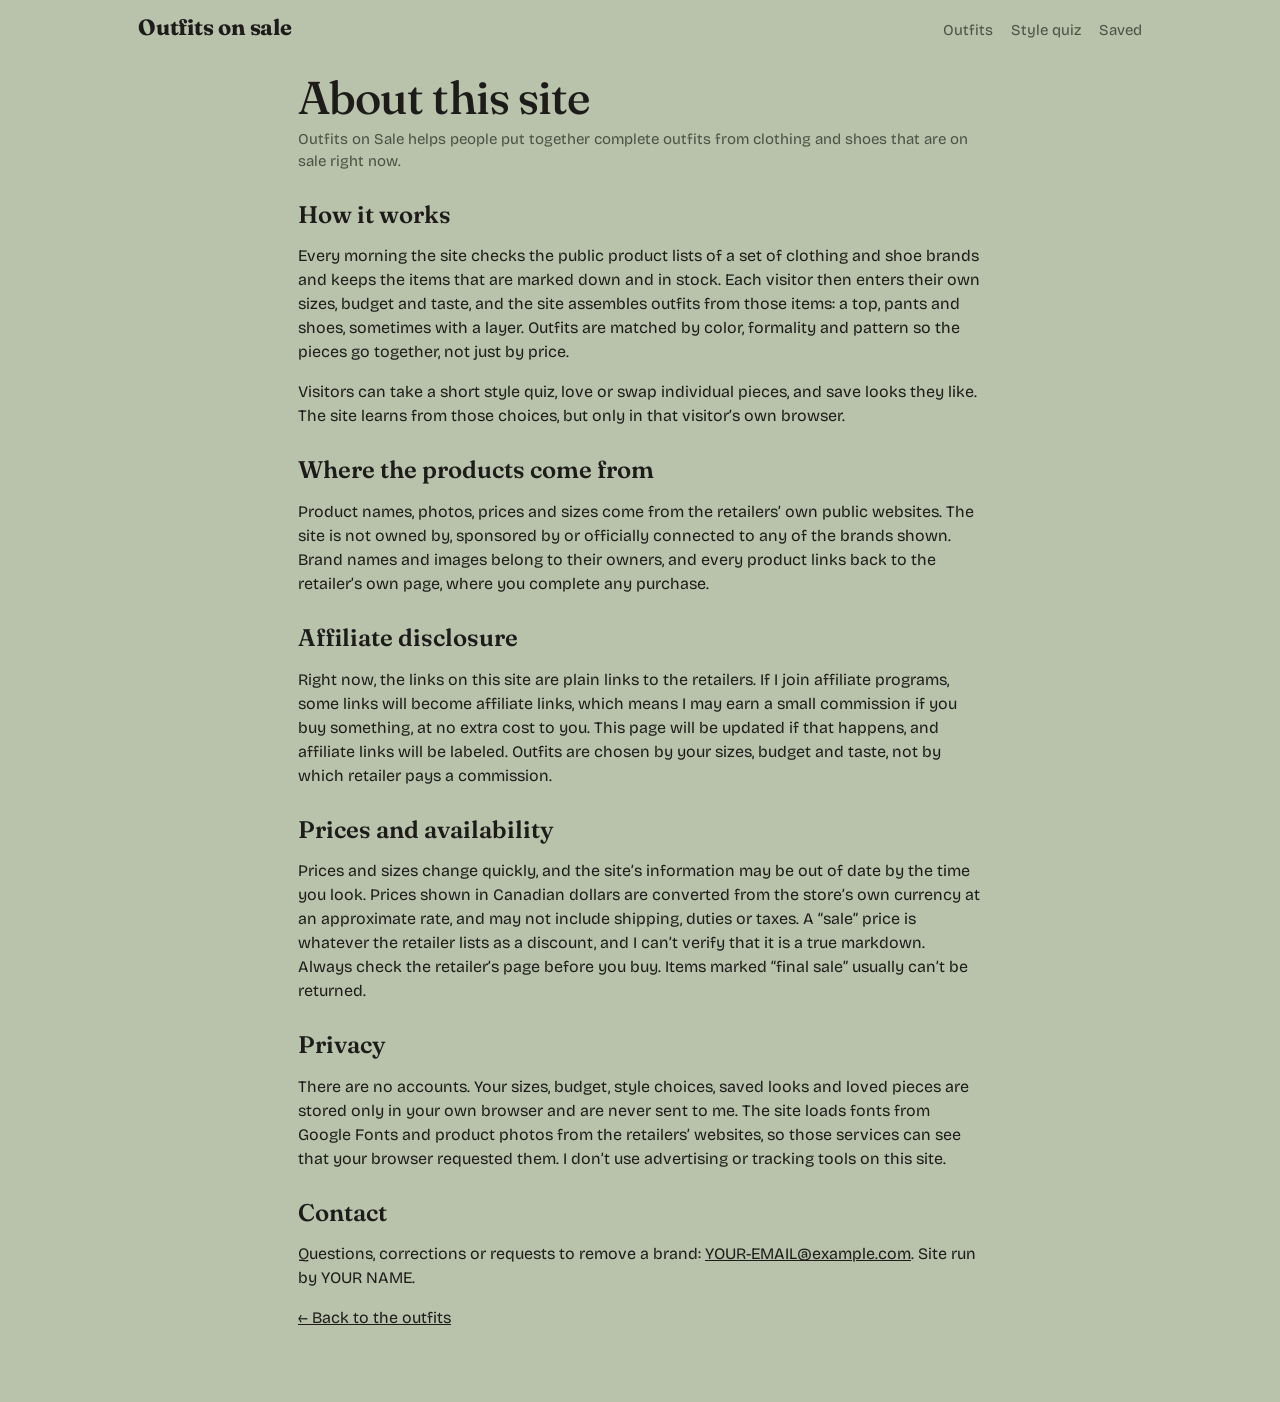
==== about.html @ 1370c27c "Add files via upload" ====
<!DOCTYPE html>
<html lang="en"><head><meta charset="utf-8">
<meta name="viewport" content="width=device-width, initial-scale=1, viewport-fit=cover">
<title>About and disclosure · Outfits on Sale</title>
<meta name="description" content="How Outfits on Sale works, where its products come from, and how it handles affiliate links and privacy.">
<link rel="stylesheet" href="https://fonts.googleapis.com/css2?family=Bricolage+Grotesque:wght@400;600&family=Fraunces:ital,wght@0,500;0,700;1,500&display=swap">
<link rel="stylesheet" href="style.css">
</head><body>
<header class="top"><a class="brand" href="outfits.html">Outfits on sale</a><nav><a href="outfits.html">Outfits</a><a href="quiz.html">Style quiz</a><a href="saved.html">Saved</a></nav></header>
<main style="max-width:720px">
<h1>About this site</h1>
<p class="sub">Outfits on Sale helps people put together complete outfits from clothing and shoes that are on sale right now.</p>

<h2 style="margin-top:28px">How it works</h2>
<p>Every morning the site checks the public product lists of a set of clothing and shoe brands and keeps the items that are marked down and in stock. Each visitor then enters their own sizes, budget and taste, and the site assembles outfits from those items: a top, pants and shoes, sometimes with a layer. Outfits are matched by color, formality and pattern so the pieces go together, not just by price.</p>
<p>Visitors can take a short style quiz, love or swap individual pieces, and save looks they like. The site learns from those choices, but only in that visitor’s own browser.</p>

<h2 style="margin-top:28px">Where the products come from</h2>
<p>Product names, photos, prices and sizes come from the retailers’ own public websites. The site is not owned by, sponsored by or officially connected to any of the brands shown. Brand names and images belong to their owners, and every product links back to the retailer’s own page, where you complete any purchase.</p>

<h2 style="margin-top:28px">Affiliate disclosure</h2>
<p>Right now, the links on this site are plain links to the retailers. If I join affiliate programs, some links will become affiliate links, which means I may earn a small commission if you buy something, at no extra cost to you. This page will be updated if that happens, and affiliate links will be labeled. Outfits are chosen by your sizes, budget and taste, not by which retailer pays a commission.</p>

<h2 style="margin-top:28px">Prices and availability</h2>
<p>Prices and sizes change quickly, and the site’s information may be out of date by the time you look. Prices shown in Canadian dollars are converted from the store’s own currency at an approximate rate, and may not include shipping, duties or taxes. A “sale” price is whatever the retailer lists as a discount, and I can’t verify that it is a true markdown. Always check the retailer’s page before you buy. Items marked “final sale” usually can’t be returned.</p>

<h2 style="margin-top:28px">Privacy</h2>
<p>There are no accounts. Your sizes, budget, style choices, saved looks and loved pieces are stored only in your own browser and are never sent to me. The site loads fonts from Google Fonts and product photos from the retailers’ websites, so those services can see that your browser requested them. I don’t use advertising or tracking tools on this site.</p>

<h2 style="margin-top:28px">Contact</h2>
<p>Questions, corrections or requests to remove a brand: <a href="mailto:YOUR-EMAIL@example.com">YOUR-EMAIL@example.com</a>. Site run by YOUR NAME.</p>
<p class="foot"><a href="outfits.html">← Back to the outfits</a></p>
</main></body></html>
---- style.css ----
:root{--bg:#b9c2ab;--card:#fffdf9;--ink:#1d1c1a;--mut:#4b5144;--line:#cdd3c0;--accent:#4f5d2f;--yes:#3f6b4a;--no:#9a3b2e;--board:#f3efe6;box-sizing:border-box;padding-top:env(safe-area-inset-top,0px);padding-bottom:env(safe-area-inset-bottom,0px)}
@media (prefers-color-scheme:dark){:root:not([data-theme="light"]){--bg:#151412;--card:#201e1b;--ink:#f1ede4;--mut:#a59f92;--line:#34302a;--accent:#b9c88a;--yes:#8fcf9b;--no:#ee9a8a}}
:root[data-theme="dark"]{--bg:#151412;--card:#201e1b;--ink:#f1ede4;--mut:#a59f92;--line:#34302a;--accent:#b9c88a;--yes:#8fcf9b;--no:#ee9a8a}
*,*::before,*::after{box-sizing:inherit}
body{margin:0;background:var(--bg);color:var(--ink);font:400 16px/1.5 "Bricolage Grotesque",system-ui,-apple-system,"Segoe UI",sans-serif}
main{max-width:1040px;margin:0 auto;padding:8px 18px 56px}
a{color:var(--ink)}
.top{max-width:1040px;margin:0 auto;padding:16px 18px 0;display:flex;justify-content:space-between;align-items:baseline;gap:12px;flex-wrap:wrap}
.brand{font:700 22px/1 Fraunces,Georgia,serif;text-decoration:none;letter-spacing:-.01em}
.top nav{display:flex;gap:18px;font-size:15px}.top nav a{color:var(--mut);text-decoration:none;padding-bottom:2px}.top nav a.on{color:var(--ink);border-bottom:2px solid var(--ink)}
h1{font:500 clamp(30px,6vw,46px)/1.05 Fraunces,Georgia,serif;letter-spacing:-.02em;margin:22px 0 6px}
h2{font:600 24px/1.15 Fraunces,Georgia,serif;margin:6px 0}
.sub{color:var(--mut);margin:0 0 14px;font-size:15px}
button,.btn{font:inherit;cursor:pointer;border-radius:999px;padding:10px 20px;font-weight:600;border:1px solid var(--ink);background:var(--ink);color:var(--bg);text-decoration:none;display:inline-block}
button.o,.btn.o{background:transparent;color:var(--ink)}
button:focus-visible,input:focus-visible,summary:focus-visible,a:focus-visible{outline:3px solid var(--accent);outline-offset:2px}
.act{display:flex;gap:10px;flex-wrap:wrap;margin-top:14px}
details{background:var(--card);border:1px solid var(--line);border-radius:18px;padding:14px 16px;margin:14px 0 18px}
summary{cursor:pointer;font-weight:600}
.grid{display:grid;grid-template-columns:repeat(auto-fit,minmax(150px,1fr));gap:12px;margin:14px 0}
label{display:flex;flex-direction:column;font-size:13px;color:var(--mut);gap:5px}.wide{grid-column:1/-1}
input{font:inherit;color:var(--ink);background:var(--bg);border:1px solid var(--line);border-radius:12px;padding:10px 12px}
details.adv{border:0;padding:0;margin:4px 0;background:transparent}
.chips{display:flex;flex-wrap:wrap;gap:6px}
.chip{font:inherit;font-size:13px;border-radius:999px;padding:4px 12px;border:1px solid var(--line);background:transparent;color:var(--mut);cursor:pointer;font-weight:400}.chip.on{border-color:var(--ink);color:var(--ink);font-weight:600}
#feed,.grid2{display:grid;grid-template-columns:repeat(2,minmax(0,1fr));gap:26px;align-items:start}
@media (max-width:680px){#feed,.grid2{grid-template-columns:1fr}.pieces{grid-template-columns:repeat(2,minmax(0,1fr))!important}}
.outfit{background:var(--card);border:1px solid var(--line);border-radius:22px;padding:16px;box-shadow:0 1px 2px rgba(60,45,20,.06),0 10px 28px rgba(60,45,20,.10)}
.vibe{font:italic 500 19px/1.2 Fraunces,Georgia,serif;margin:2px 4px 10px;text-transform:capitalize}
.board{position:relative;aspect-ratio:4/5;background:var(--board);border-radius:14px;overflow:hidden}
.slot{position:absolute;display:block;transition:transform .15s}.slot:hover{z-index:3}
.slot img{width:100%;height:100%;object-fit:contain;mix-blend-mode:multiply;display:block}
ul{list-style:none;margin:12px 2px 2px;padding:0}
li{display:grid;grid-template-columns:1fr auto;gap:2px 12px;padding:10px 0;border-top:1px solid var(--line);font-size:14px}
li span{font-size:11px;letter-spacing:.08em;text-transform:uppercase;color:var(--mut);display:block}
li em{font-style:normal;font-size:12px;color:var(--mut);display:block}
.fs{font-style:normal;font-size:11px;color:var(--no);border:1px solid var(--no);border-radius:5px;padding:0 5px;margin-left:6px}
.pc{grid-column:1/-1;display:flex;gap:8px;margin-top:6px}
.pb{padding:3px 12px;font-size:12px;background:transparent;color:var(--ink);border-color:var(--line);font-weight:500}.pb.on{border-color:var(--yes);color:var(--yes)}
.tot{font-weight:600;margin:10px 4px 2px}.tot s{color:var(--mut);font-weight:400;margin:0 6px}
.bar{height:4px;background:var(--line);border-radius:2px;overflow:hidden;margin:6px 0 16px}.bar i{display:block;height:100%;width:0;background:var(--accent);transition:width .2s}
.pair{display:grid;grid-template-columns:1fr 1fr;gap:12px;max-width:620px}
.pick{font:inherit;color:var(--ink);text-align:left;background:var(--card);border:1px solid var(--line);border-radius:18px;padding:10px;font-weight:400}
.pick img{width:100%;aspect-ratio:4/5;object-fit:cover;border-radius:12px;background:var(--board);display:block}
.pick span{display:block;font-size:14px;margin-top:8px;min-height:2.8em}.pick:hover{border-color:var(--ink)}
.chips.l .tag,.chips.a .tag{border-radius:999px;padding:4px 12px;font-weight:600;font-size:14px;border:1px solid}
.l .tag{color:var(--yes);border-color:var(--yes)}.a .tag{color:var(--no);border-color:var(--no)}
@media (prefers-reduced-motion:reduce){*{transition:none!important}}
.pieces{display:grid;grid-template-columns:repeat(4,minmax(0,1fr));gap:14px}.pcard{background:var(--card);border:1px solid var(--line);border-radius:16px;padding:10px;font-size:14px}.pcard img{width:100%;aspect-ratio:4/5;object-fit:contain;background:var(--board);border-radius:10px;display:block}.pcard p{margin:8px 2px 2px}.gone{color:var(--no)}
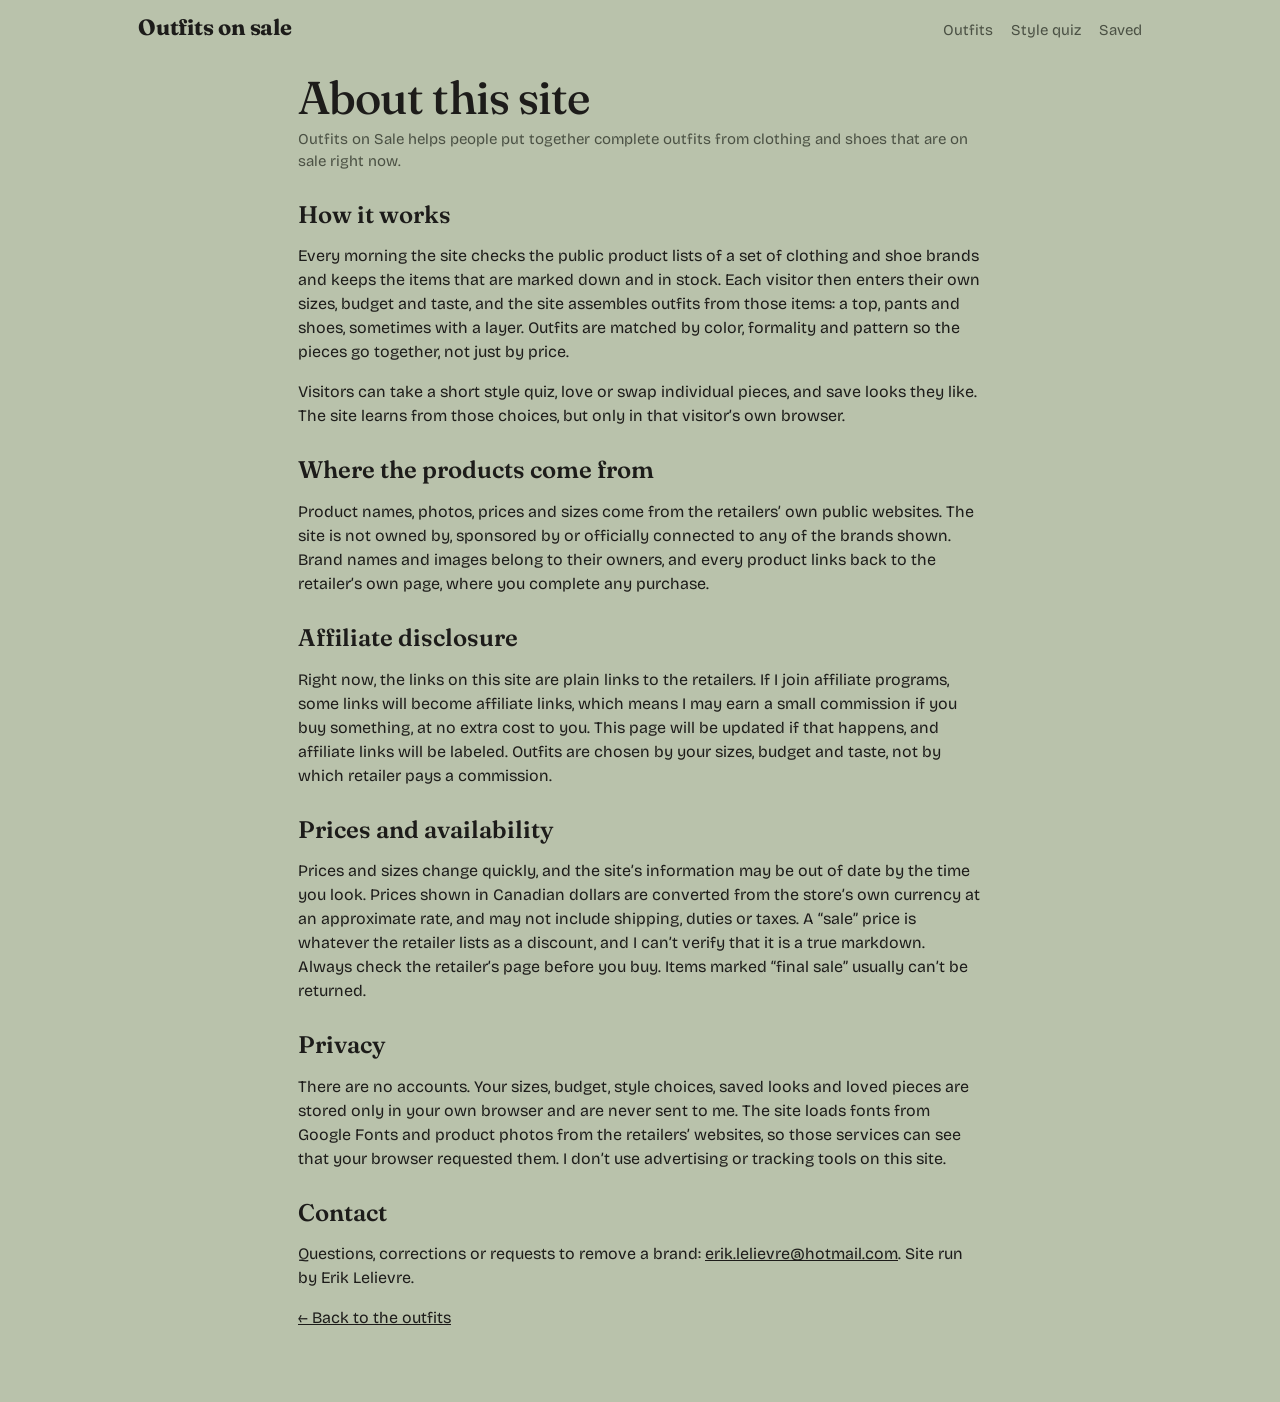
==== commit 9846cf52: "Update about.html" ====
--- a/about.html
+++ b/about.html
@@ -28,6 +28,6 @@
 <p>There are no accounts. Your sizes, budget, style choices, saved looks and loved pieces are stored only in your own browser and are never sent to me. The site loads fonts from Google Fonts and product photos from the retailers’ websites, so those services can see that your browser requested them. I don’t use advertising or tracking tools on this site.</p>
 
 <h2 style="margin-top:28px">Contact</h2>
-<p>Questions, corrections or requests to remove a brand: <a href="mailto:YOUR-EMAIL@example.com">YOUR-EMAIL@example.com</a>. Site run by YOUR NAME.</p>
+<p>Questions, corrections or requests to remove a brand: <a href="mailto:erik.lelievre@hotmail.com">erik.lelievre@hotmail.com</a>. Site run by Erik Lelievre.</p>
 <p class="foot"><a href="outfits.html">← Back to the outfits</a></p>
 </main></body></html>
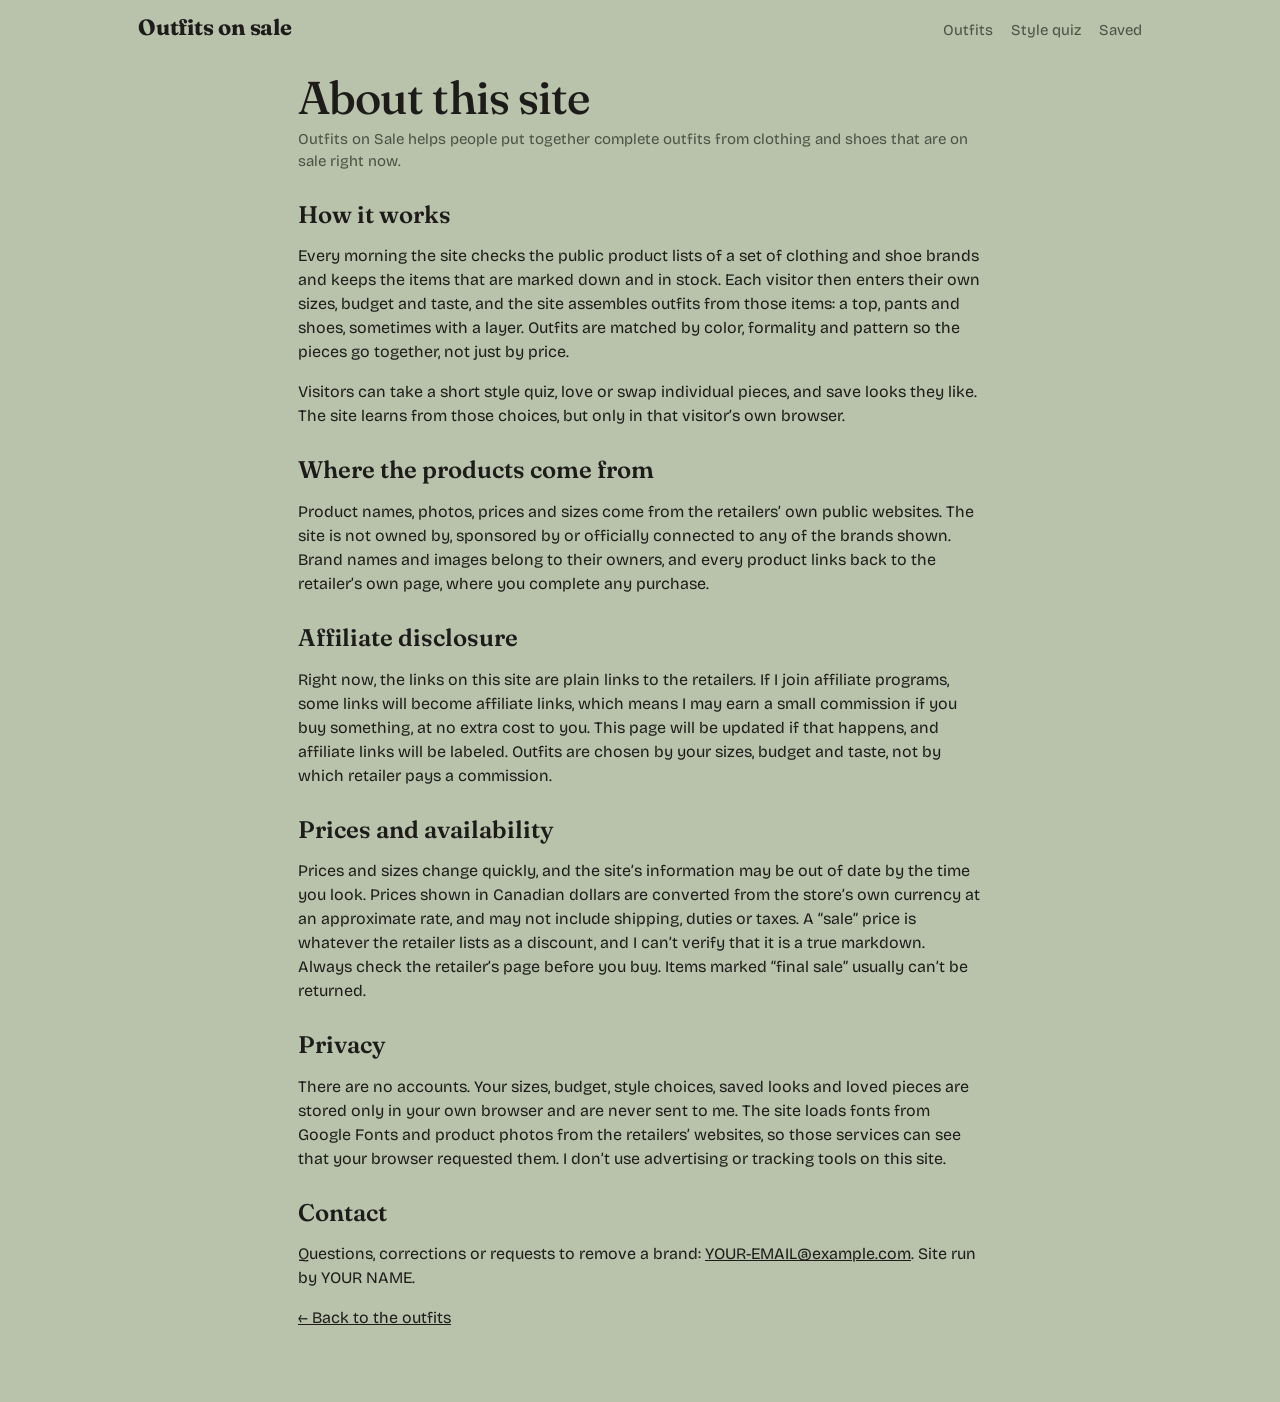
==== commit e2b71905: "Add files via upload" ====
--- a/about.html
+++ b/about.html
@@ -1,5 +1,6 @@
 <!DOCTYPE html>
-<html lang="en"><head><meta charset="utf-8">
+<html lang="en"><head>
+<meta name='impact-site-verification' value='40dedc20-3281-4b48-90fd-a8295e4541ee'><meta charset="utf-8">
 <meta name="viewport" content="width=device-width, initial-scale=1, viewport-fit=cover">
 <title>About and disclosure · Outfits on Sale</title>
 <meta name="description" content="How Outfits on Sale works, where its products come from, and how it handles affiliate links and privacy.">
@@ -28,6 +29,6 @@
 <p>There are no accounts. Your sizes, budget, style choices, saved looks and loved pieces are stored only in your own browser and are never sent to me. The site loads fonts from Google Fonts and product photos from the retailers’ websites, so those services can see that your browser requested them. I don’t use advertising or tracking tools on this site.</p>
 
 <h2 style="margin-top:28px">Contact</h2>
-<p>Questions, corrections or requests to remove a brand: <a href="mailto:erik.lelievre@hotmail.com">erik.lelievre@hotmail.com</a>. Site run by Erik Lelievre.</p>
+<p>Questions, corrections or requests to remove a brand: <a href="mailto:YOUR-EMAIL@example.com">YOUR-EMAIL@example.com</a>. Site run by YOUR NAME.</p>
 <p class="foot"><a href="outfits.html">← Back to the outfits</a></p>
 </main></body></html>
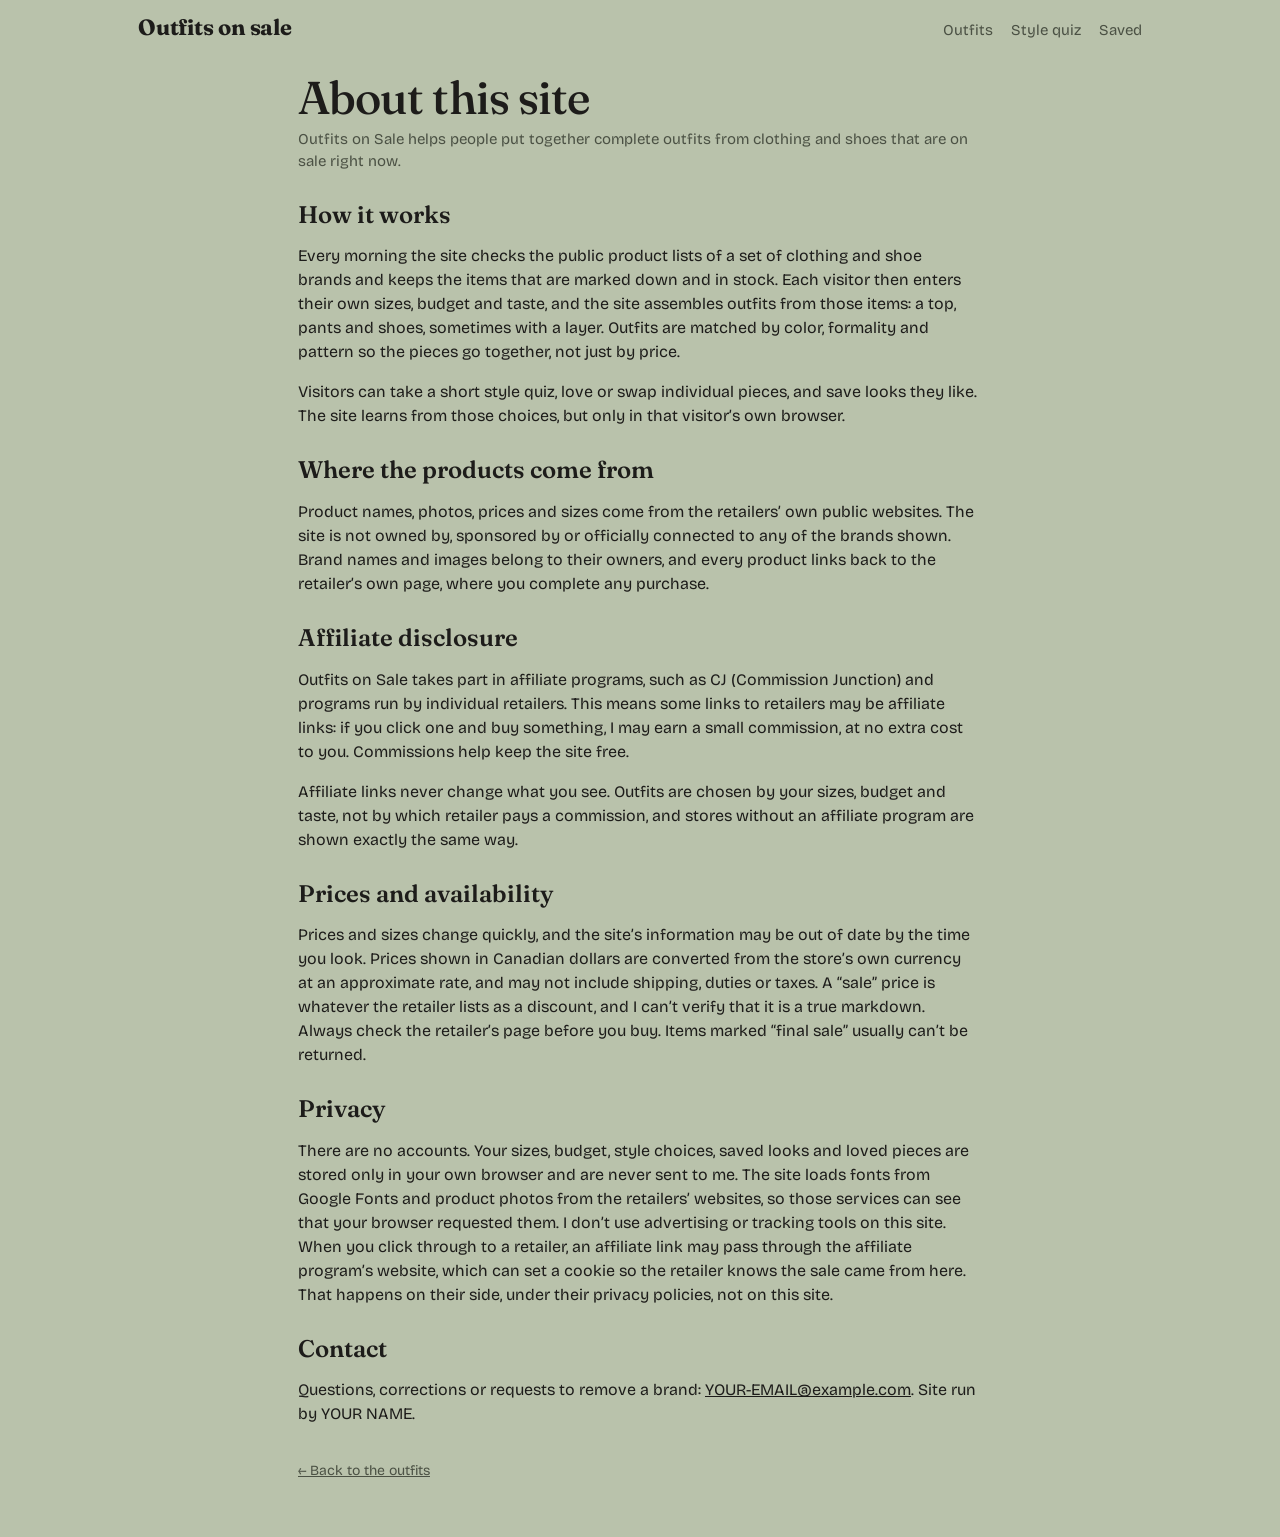
==== commit fc7c9ea5: "Add an affiliate disclosure to the About page and footers Co-Authored-By: Claude Opus 5.5 <noreply@a" ====
--- a/about.html
+++ b/about.html
@@ -20,13 +20,14 @@
 <p>Product names, photos, prices and sizes come from the retailers’ own public websites. The site is not owned by, sponsored by or officially connected to any of the brands shown. Brand names and images belong to their owners, and every product links back to the retailer’s own page, where you complete any purchase.</p>
 
 <h2 style="margin-top:28px">Affiliate disclosure</h2>
-<p>Right now, the links on this site are plain links to the retailers. If I join affiliate programs, some links will become affiliate links, which means I may earn a small commission if you buy something, at no extra cost to you. This page will be updated if that happens, and affiliate links will be labeled. Outfits are chosen by your sizes, budget and taste, not by which retailer pays a commission.</p>
+<p>Outfits on Sale takes part in affiliate programs, such as CJ (Commission Junction) and programs run by individual retailers. This means some links to retailers may be affiliate links: if you click one and buy something, I may earn a small commission, at no extra cost to you. Commissions help keep the site free.</p>
+<p>Affiliate links never change what you see. Outfits are chosen by your sizes, budget and taste, not by which retailer pays a commission, and stores without an affiliate program are shown exactly the same way.</p>
 
 <h2 style="margin-top:28px">Prices and availability</h2>
 <p>Prices and sizes change quickly, and the site’s information may be out of date by the time you look. Prices shown in Canadian dollars are converted from the store’s own currency at an approximate rate, and may not include shipping, duties or taxes. A “sale” price is whatever the retailer lists as a discount, and I can’t verify that it is a true markdown. Always check the retailer’s page before you buy. Items marked “final sale” usually can’t be returned.</p>
 
 <h2 style="margin-top:28px">Privacy</h2>
-<p>There are no accounts. Your sizes, budget, style choices, saved looks and loved pieces are stored only in your own browser and are never sent to me. The site loads fonts from Google Fonts and product photos from the retailers’ websites, so those services can see that your browser requested them. I don’t use advertising or tracking tools on this site.</p>
+<p>There are no accounts. Your sizes, budget, style choices, saved looks and loved pieces are stored only in your own browser and are never sent to me. The site loads fonts from Google Fonts and product photos from the retailers’ websites, so those services can see that your browser requested them. I don’t use advertising or tracking tools on this site. When you click through to a retailer, an affiliate link may pass through the affiliate program’s website, which can set a cookie so the retailer knows the sale came from here. That happens on their side, under their privacy policies, not on this site.</p>
 
 <h2 style="margin-top:28px">Contact</h2>
 <p>Questions, corrections or requests to remove a brand: <a href="mailto:YOUR-EMAIL@example.com">YOUR-EMAIL@example.com</a>. Site run by YOUR NAME.</p>
--- a/style.css
+++ b/style.css
@@ -23,8 +23,18 @@
 details.adv{border:0;padding:0;margin:4px 0;background:transparent}
 .chips{display:flex;flex-wrap:wrap;gap:6px}
 .chip{font:inherit;font-size:13px;border-radius:999px;padding:4px 12px;border:1px solid var(--line);background:transparent;color:var(--mut);cursor:pointer;font-weight:400}.chip.on{border-color:var(--ink);color:var(--ink);font-weight:600}
-#feed,.grid2{display:grid;grid-template-columns:repeat(2,minmax(0,1fr));gap:26px;align-items:start}
-@media (max-width:680px){#feed,.grid2{grid-template-columns:1fr}.pieces{grid-template-columns:repeat(2,minmax(0,1fr))!important}}
+#feed{display:grid;grid-template-columns:1fr;gap:26px}
+.grid2{display:grid;grid-template-columns:repeat(2,minmax(0,1fr));gap:26px;align-items:start}
+@media (max-width:680px){.grid2{grid-template-columns:1fr}.pieces{grid-template-columns:repeat(2,minmax(0,1fr))!important}}
+/* one outfit per row: big flat-lay on the left, the pieces and buttons on the right */
+@media (min-width:760px){
+ .outfit{display:grid;grid-template-columns:minmax(0,640px) minmax(260px,1fr);grid-template-rows:repeat(5,auto) 1fr;column-gap:26px;align-items:start}
+ .outfit>.board{grid-row:1/span 6}
+ .outfit>:not(.board){grid-column:2}
+ .outfit>ul{margin-top:0}
+ .outfit li{font-size:15px}
+}
+#looks{display:grid;gap:26px}
 .outfit{background:var(--card);border:1px solid var(--line);border-radius:22px;padding:16px;box-shadow:0 1px 2px rgba(60,45,20,.06),0 10px 28px rgba(60,45,20,.10)}
 .vibe{font:italic 500 19px/1.2 Fraunces,Georgia,serif;margin:2px 4px 10px;text-transform:capitalize}
 .board{position:relative;aspect-ratio:4/5;background:var(--board);border-radius:14px;overflow:hidden}
@@ -47,3 +57,25 @@
 .l .tag{color:var(--yes);border-color:var(--yes)}.a .tag{color:var(--no);border-color:var(--no)}
 @media (prefers-reduced-motion:reduce){*{transition:none!important}}
 .pieces{display:grid;grid-template-columns:repeat(4,minmax(0,1fr));gap:14px}.pcard{background:var(--card);border:1px solid var(--line);border-radius:16px;padding:10px;font-size:14px}.pcard img{width:100%;aspect-ratio:4/5;object-fit:contain;background:var(--board);border-radius:10px;display:block}.pcard p{margin:8px 2px 2px}.gone{color:var(--no)}
+.foot{margin:34px 0 0;font-size:14px;color:var(--mut)}.foot a{color:var(--mut)}
+main p{max-width:68ch}
+
+/* welcome card, "Your style" line, swap reasons, toast */
+.welcome{background:var(--card);border:1px solid var(--line);border-radius:18px;padding:16px 18px;margin:14px 0 18px}
+.wrow{margin:12px 0}.wrow b{display:block;font-size:14px;margin-bottom:6px}
+.wrow input[type=range]{width:min(100%,360px);padding:0;border:0;background:transparent;accent-color:var(--accent)}
+.tog{flex-direction:row;align-items:center;gap:8px;font-size:15px;color:var(--ink)}.tog input{width:18px;height:18px;accent-color:var(--accent)}
+#mystyle{line-height:1.7}
+.lnk{background:none;border:0;padding:0;color:var(--ink);text-decoration:underline;font:inherit;font-weight:400;border-radius:0}
+.pc{flex-wrap:wrap}.why{font-size:12px;color:var(--mut);width:100%}
+.rs{font-size:12px}
+#toast{position:fixed;left:50%;bottom:calc(18px + env(safe-area-inset-bottom,0px));transform:translateX(-50%);background:var(--ink);color:var(--bg);padding:10px 16px;border-radius:999px;font-size:14px;z-index:20;max-width:calc(100% - 32px);text-align:center;box-shadow:0 6px 20px rgba(0,0,0,.2)}
+[hidden]{display:none!important}
+
+/* "My wardrobe": pieces you own, drawn as simple shapes */
+.dot{display:inline-block;width:11px;height:11px;border-radius:50%;margin-right:6px;vertical-align:-1px;border:1px solid rgba(0,0,0,.25)}
+#own_types,#own_cols{margin-top:8px}
+.slot.own .yours{position:absolute;left:4px;bottom:4px;font:600 11px/1 "Bricolage Grotesque",system-ui,sans-serif;font-style:normal;letter-spacing:.06em;text-transform:uppercase;background:var(--card);color:var(--ink);border:1px solid var(--line);border-radius:999px;padding:3px 8px}
+li.mine{color:var(--mut)}
+#onlywrap{margin:4px 0 0}
+.fwhy{font-size:13px;color:var(--mut);margin:-6px 4px 6px}
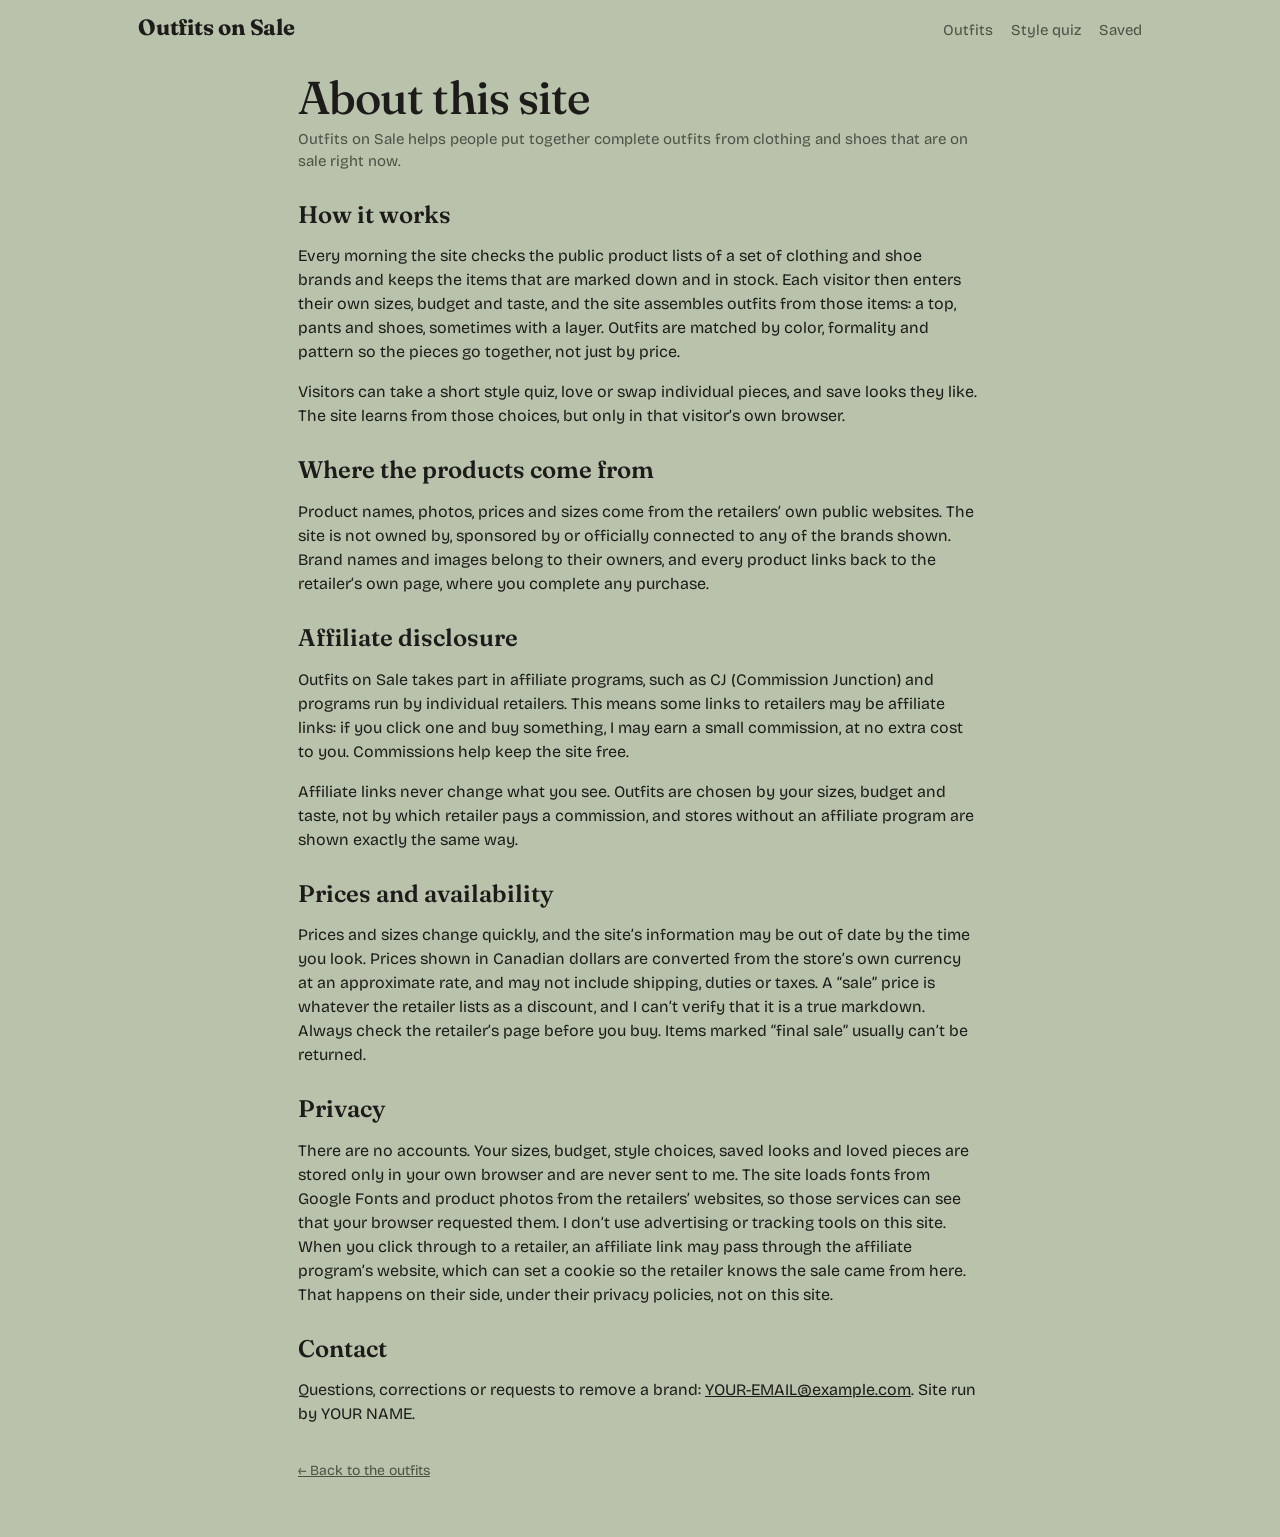
==== commit 16d4563b: "Add link previews and a site icon; drop Hudson's Bay and Nordstrom searches Every page gets a title," ====
--- a/about.html
+++ b/about.html
@@ -1,13 +1,19 @@
 <!DOCTYPE html>
 <html lang="en"><head>
 <meta name='impact-site-verification' value='40dedc20-3281-4b48-90fd-a8295e4541ee'><meta charset="utf-8">
+<link rel="icon" href="favicon.ico" sizes="any"><link rel="apple-touch-icon" href="apple-touch-icon.png"><meta name="theme-color" content="#b9c2ab">
+<meta property="og:type" content="website"><meta property="og:site_name" content="Outfits on Sale"><meta property="og:url" content="https://outfitsonsale.ca/about.html">
+<meta property="og:title" content="About and disclosure · Outfits on Sale"><meta property="og:description" content="How Outfits on Sale works, where its products come from, and how it handles affiliate links and privacy.">
+<meta property="og:image" content="https://outfitsonsale.ca/og.png"><meta property="og:image:width" content="1200"><meta property="og:image:height" content="630"><meta property="og:image:alt" content="Outfits on Sale: a sweater, trousers and shoes put together as one outfit">
+<meta name="twitter:card" content="summary_large_image">
+
 <meta name="viewport" content="width=device-width, initial-scale=1, viewport-fit=cover">
 <title>About and disclosure · Outfits on Sale</title>
 <meta name="description" content="How Outfits on Sale works, where its products come from, and how it handles affiliate links and privacy.">
 <link rel="stylesheet" href="https://fonts.googleapis.com/css2?family=Bricolage+Grotesque:wght@400;600&family=Fraunces:ital,wght@0,500;0,700;1,500&display=swap">
 <link rel="stylesheet" href="style.css">
 </head><body>
-<header class="top"><a class="brand" href="outfits.html">Outfits on sale</a><nav><a href="outfits.html">Outfits</a><a href="quiz.html">Style quiz</a><a href="saved.html">Saved</a></nav></header>
+<header class="top"><a class="brand" href="outfits.html">Outfits on Sale</a><nav><a href="outfits.html">Outfits</a><a href="quiz.html">Style quiz</a><a href="saved.html">Saved</a></nav></header>
 <main style="max-width:720px">
 <h1>About this site</h1>
 <p class="sub">Outfits on Sale helps people put together complete outfits from clothing and shoes that are on sale right now.</p>
